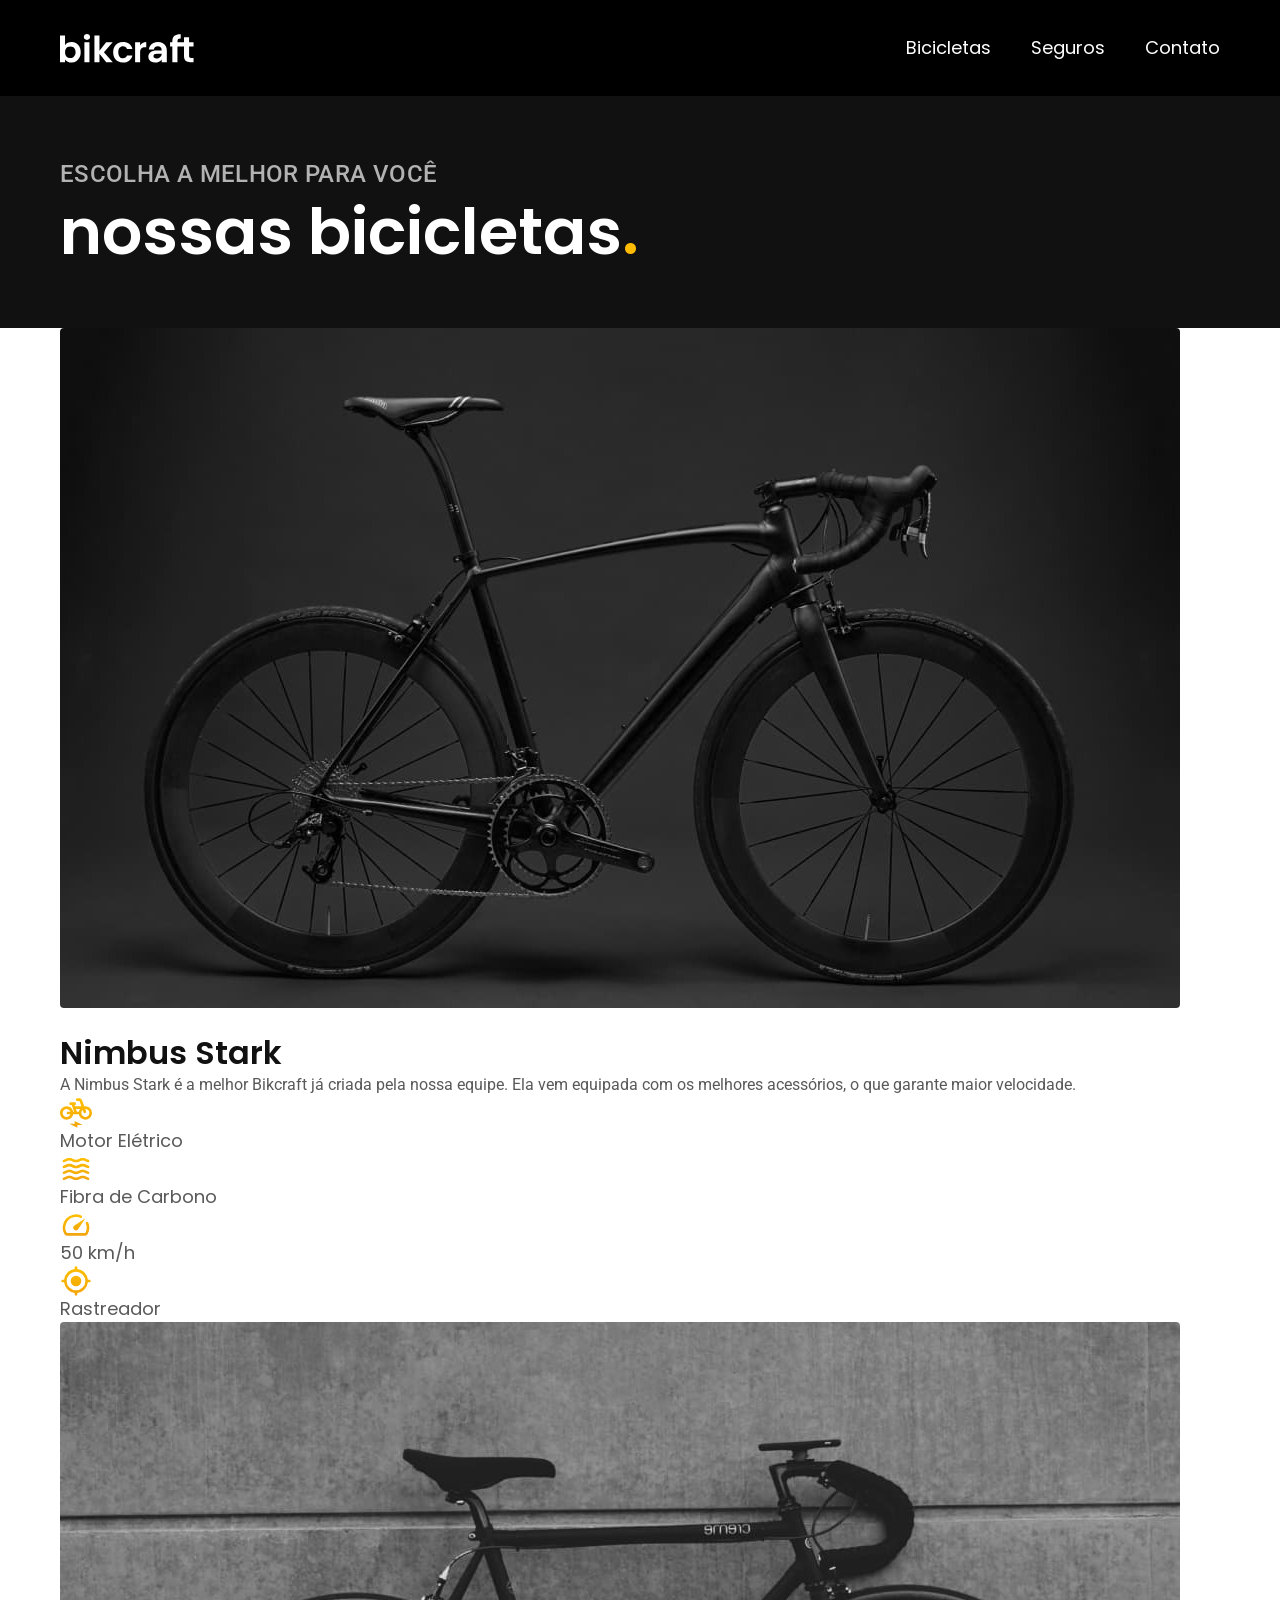
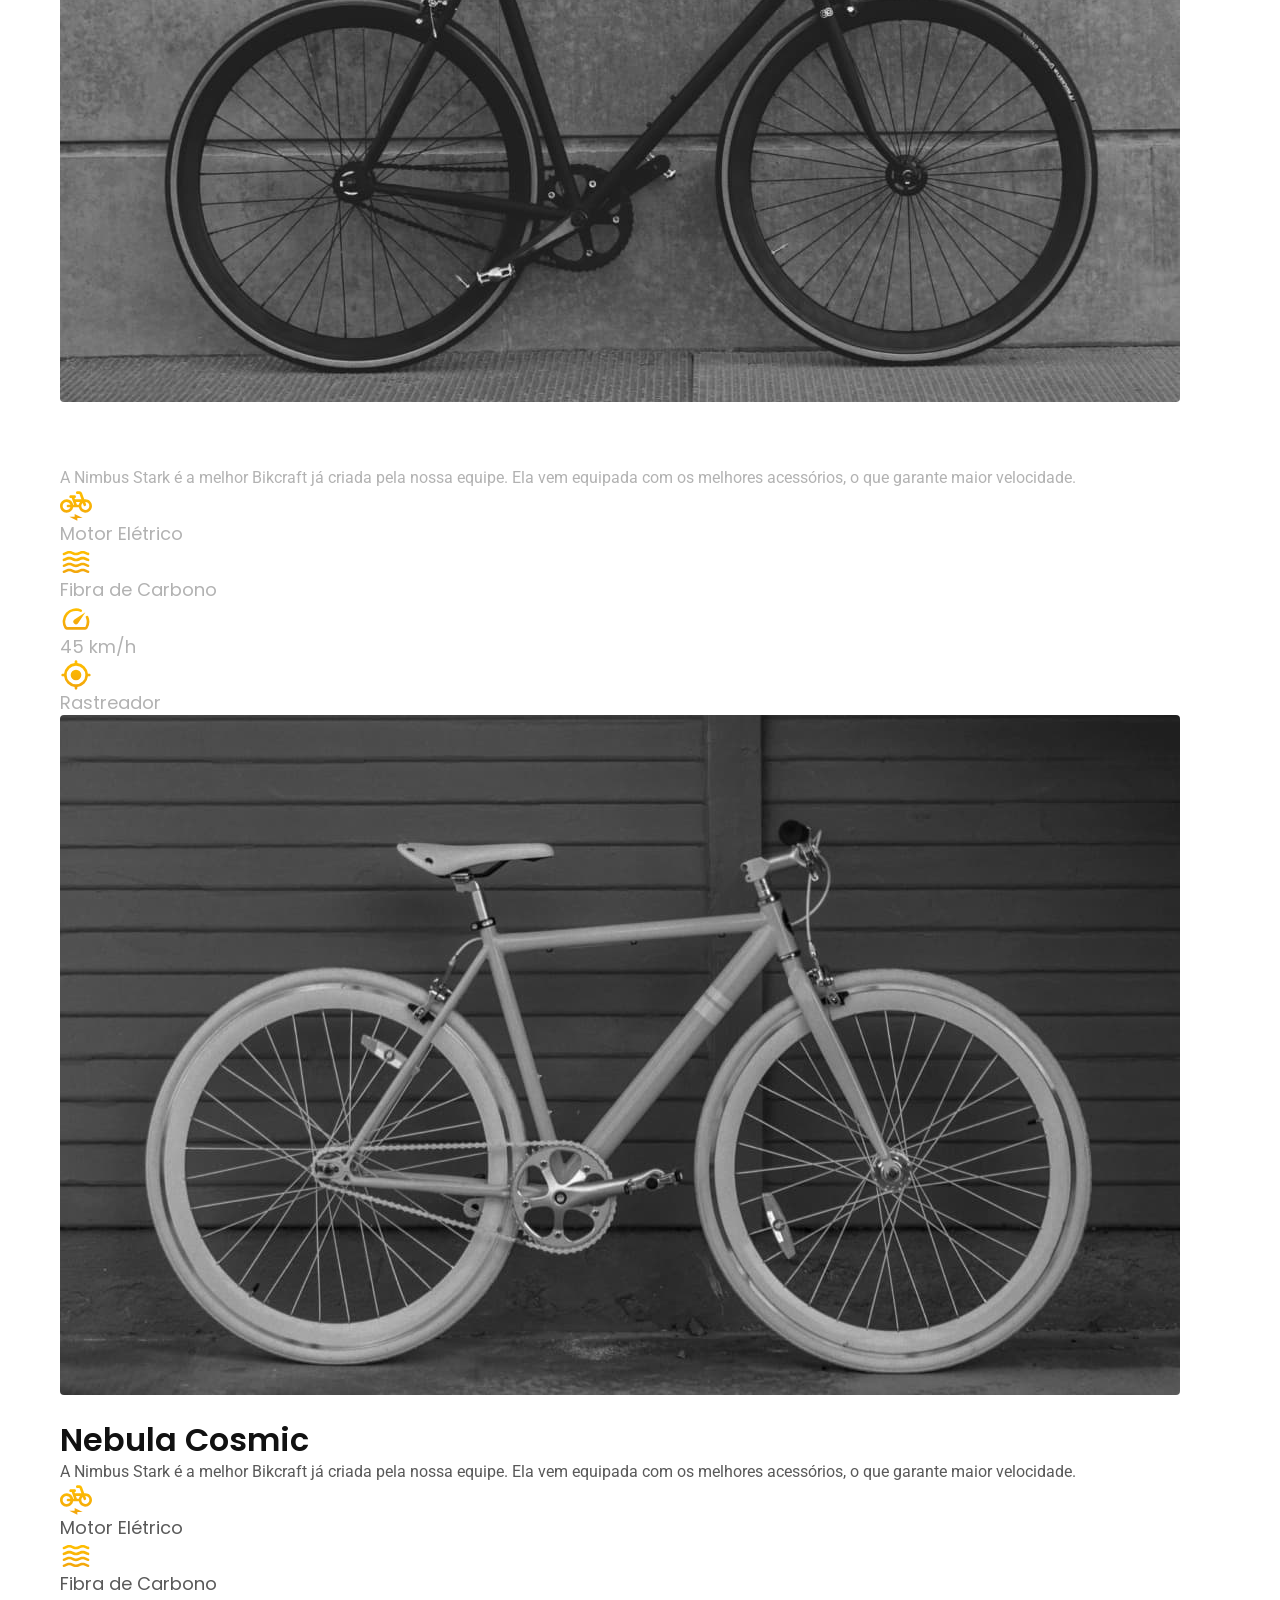
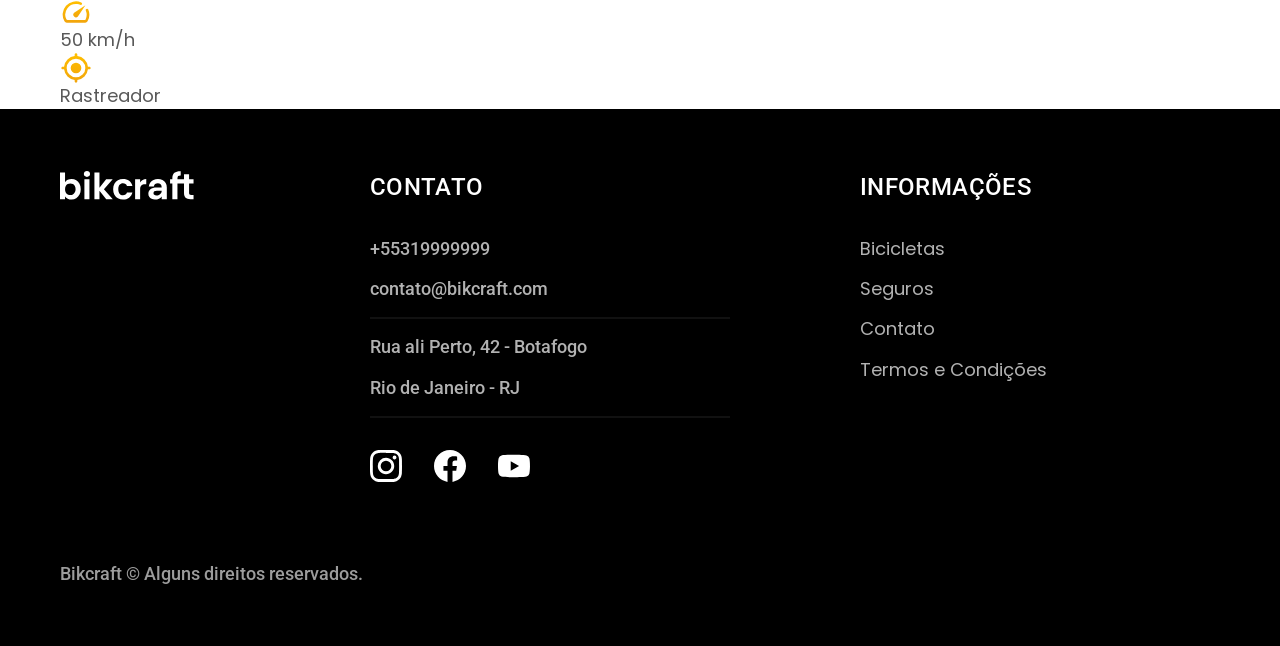
==== bicicletas.html @ 9b638027 "feat: adiciona página de bicicletas" ====
<!DOCTYPE html>

<html lang="pt-br">

<head>
    <meta charset="UTF-8">
    <meta name="viewport" content="width=device-width, initial-scale=1.0">
    <title>Bicicletas | Bikcraft</title>
    <meta name="description" content="Bicicletas">

    <link rel="stylesheet" href="./css/style.css">
    <link rel="preconnect" href="https://fonts.googleapis.com">
    <link rel="preconnect" href="https://fonts.gstatic.com" crossorigin>
    <link href="https://fonts.googleapis.com/css2?family=Merriweather:ital,opsz,wght@1,18..144,900&family=Poppins:wght@400;600&family=Roboto:wght@100..900&display=swap" rel="stylesheet">
</head>

<body id="bicicletas">
    <header class="header-bg">
        <div class="header">
            <a href="./"><img src="./img/bikcraft.svg" alt="Bikcraft"></a>

            <nav aria-label="primaria">
                <ul class="header-menu font-1-m cor-0">
                    <li><a href="./bicicletas.html">Bicicletas</a></li>
                    <li><a href="./seguros.html">Seguros</a></li>
                    <li><a href="./contato.html">Contato</a></li>
                </ul>
            </nav>
        </div>
    </header>


    <main>
        <div class="titulo-bg">
            <div class="titulo container">
                <p class="font-2-l-b cor-5">Escolha a melhor para você</p>
                <h1 class="font-1-xxl cor-0">nossas bicicletas<span class="cor-p1">.</span></h1>
            </div>
        </div>

        <div class="bicicletas-bg">
            <div class="bicicletas container">
                <div class="bicicletas-imagem">
                    <img src="./img/bicicletas/nimbus.jpg" alt="bicicleta preta">
                    <span class="font-2-m cor-0">R$ 4999</span>
                </div>
                <div class="bicicletas-conteudo">
                    <h2 class="font-1-xl">Nimbus Stark</h2>
                    <p class="font-2-s cor-8">A Nimbus Stark é a melhor Bikcraft já criada pela nossa equipe. Ela vem equipada com os melhores acessórios, o que garante maior velocidade.</p>

                    <ul class="font-1-m cor-8">
                        <li>
                            <img src="./img/icones/eletrica.svg" alt="">
                            Motor Elétrico
                        </li>
                        <li>
                            <img src="./img/icones/carbono.svg" alt="">
                            Fibra de Carbono
                        </li>
                        <li>
                            <img src="./img/icones/velocidade.svg" alt="">
                            50 km/h
                        </li>
                        <li>
                            <img src="./img/icones/rastreador.svg" alt="">
                            Rastreador
                        </li>
                    </ul>
                </div>
            </div>
        </div>

        <div class="bicicletas-bg">
            <div class="bicicletas container">
                <div class="bicicletas-imagem">
                    <img src="./img/bicicletas/magic.jpg" alt="bicicleta preta">
                    <span class="font-2-m cor-0">R$ 2499</span>
                </div>
                <div class="bicicletas-conteudo">
                    <h2 class="font-1-xl cor-0">Magic Might</h2>
                    <p class="font-2-s cor-5">A Nimbus Stark é a melhor Bikcraft já criada pela nossa equipe. Ela vem equipada com os melhores acessórios, o que garante maior velocidade.</p>

                    <ul class="font-1-m cor-5">
                        <li>
                            <img src="./img/icones/eletrica.svg" alt="">
                            Motor Elétrico
                        </li>
                        <li>
                            <img src="./img/icones/carbono.svg" alt="">
                            Fibra de Carbono
                        </li>
                        <li>
                            <img src="./img/icones/velocidade.svg" alt="">
                            45 km/h
                        </li>
                        <li>
                            <img src="./img/icones/rastreador.svg" alt="">
                            Rastreador
                        </li>
                    </ul>
                </div>
            </div>
        </div>


        <div class="bicicletas-bg">
            <div class="bicicletas container">
                <div class="bicicletas-imagem">
                    <img src="./img/bicicletas/nebula.jpg" alt="bicicleta preta">
                    <span class="font-2-m cor-0">R$ 3999</span>
                </div>
                <div class="bicicletas-conteudo">
                    <h2 class="font-1-xl">Nebula Cosmic</h2>
                    <p class="font-2-s cor-8">A Nimbus Stark é a melhor Bikcraft já criada pela nossa equipe. Ela vem equipada com os melhores acessórios, o que garante maior velocidade.</p>

                    <ul class="font-1-m cor-8">
                        <li>
                            <img src="./img/icones/eletrica.svg" alt="">
                            Motor Elétrico
                        </li>
                        <li>
                            <img src="./img/icones/carbono.svg" alt="">
                            Fibra de Carbono
                        </li>
                        <li>
                            <img src="./img/icones/velocidade.svg" alt="">
                            50 km/h
                        </li>
                        <li>
                            <img src="./img/icones/rastreador.svg" alt="">
                            Rastreador
                        </li>
                    </ul>
                </div>
            </div>
        </div>
    </main>

    <footer class="footer-bg">
        <div class="footer container">
            <img src="./img/bikcraft.svg" alt="Bikcraft">
            <div class="footer-contato">
                <h3 class="font-2-l-b cor-0">Contato</h3>
                <ul class="font-2-m cor-5">
                    <li><a href="tel:+55319999999">+55319999999</a></li>
                    <li><a href="mailto:contato@bikcraft.com">contato@bikcraft.com</a></li>
                    <li>Rua ali Perto, 42 - Botafogo</li>
                    <li>Rio de Janeiro - RJ</li>
                </ul>
                <div class="footer-redes">
                    <a href="./">
                        <img src="./img/redes/instagram.svg" alt="Instagram">
                    </a>
                    <a href="./">
                        <img src="./img/redes/facebook.svg" alt="Facebook">
                    </a>
                    <a href="./">
                        <img src="./img/redes/youtube.svg" alt="Youtube">
                    </a>
                </div>
            </div>
            <div class="footer-informacoes">
                <h3 class="font-2-l-b cor-0">Informações</h3>
                <nav>
                    <ul class="font-1-m cor-5">
                        <li><a href="./bicicletas.html">Bicicletas</a></li>
                        <li><a href="./seguros.html">Seguros</a></li>
                        <li><a href="./contato.html">Contato</a></li>
                        <li><a href="./termos.html">Termos e Condições</a></li>
                    </ul>
                </nav>
            </div>
            <p class="footer-copy font-2-m cor-6">Bikcraft © Alguns direitos reservados.</p>
        </div>
    </footer>
</body>

</html>
---- css/style.css ----
@import "./global/global.css";
@import "./utilidades/tipografia.css";
@import "./utilidades/cores.css";

@import "./global/header.css";
@import "./global/footer.css";

/* Utilidades */
@import "./utilidades/componentes.css";

/* Home */
@import "./home/introducao.css";
@import "./home/tecnologia.css";
@import "./home/parceiros.css";
@import "./home/depoimento.css";

/* Bicicletas */
@import "./bicicletas/bicicletas-lista.css";
@import "./bicicletas/bicicletas.css";

/* Seguros */
@import "./seguros/seguros.css";

/* Termos */
@import "./termos/termos.css";
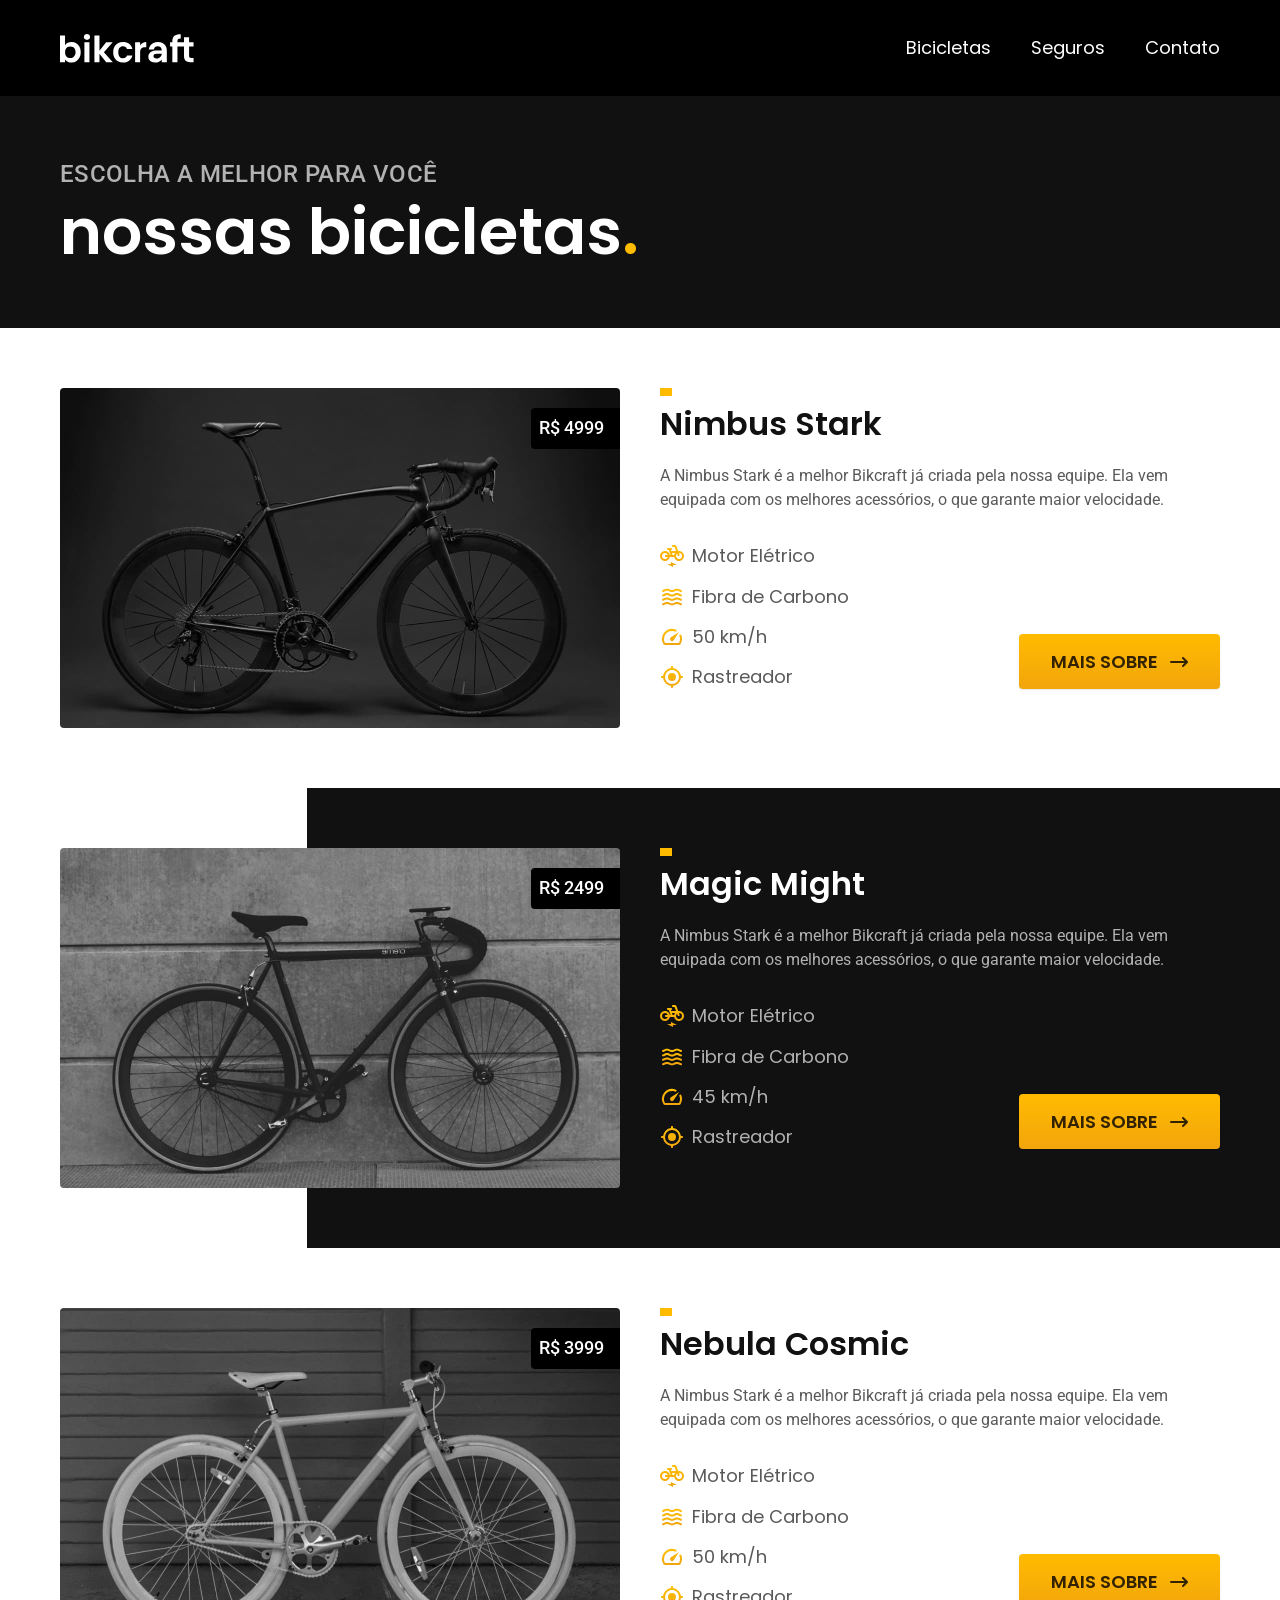
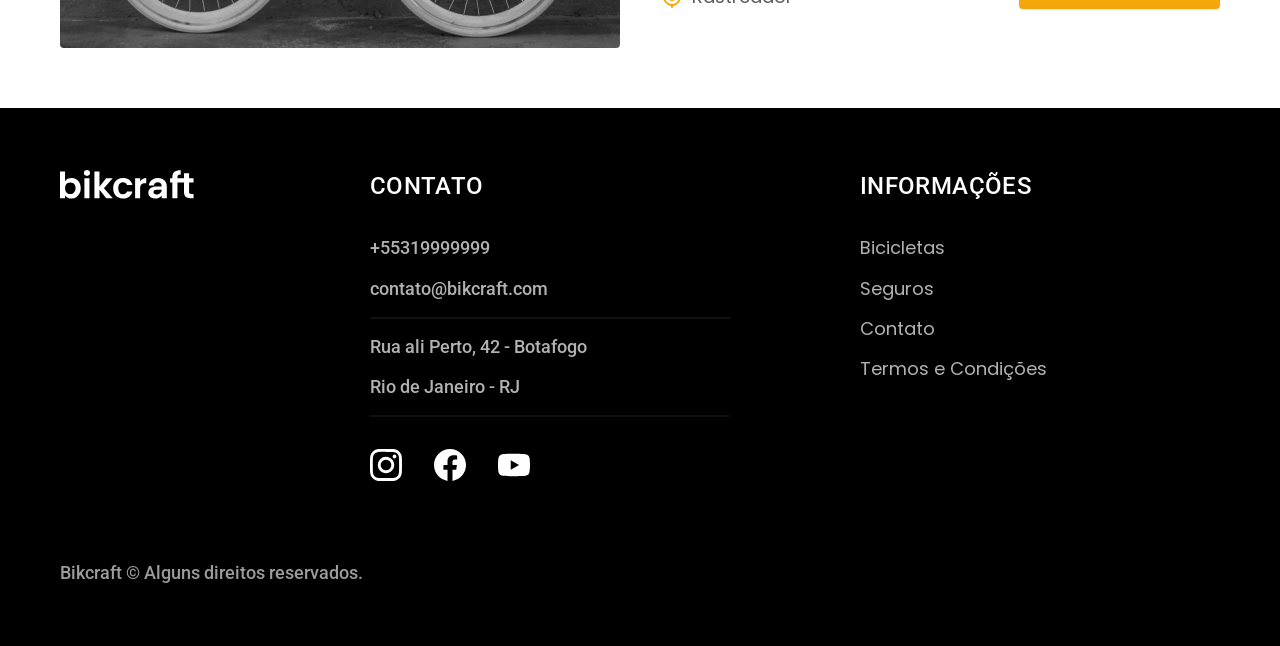
==== commit 5eaf9575: "feat: página de bicicletas + responsividade" ====
--- a/bicicletas.html
+++ b/bicicletas.html
@@ -66,6 +66,7 @@
                             Rastreador
                         </li>
                     </ul>
+                    <a class="botao seta" href="./bicicletas/nimbus.html">Mais Sobre</a>
                 </div>
             </div>
         </div>
@@ -98,6 +99,7 @@
                             Rastreador
                         </li>
                     </ul>
+                    <a class="botao seta" href="./bicicletas/magic.html">Mais Sobre</a>
                 </div>
             </div>
         </div>
@@ -131,6 +133,7 @@
                             Rastreador
                         </li>
                     </ul>
+                    <a class="botao seta" href="./bicicletas/nebula.html">Mais Sobre</a>
                 </div>
             </div>
         </div>
